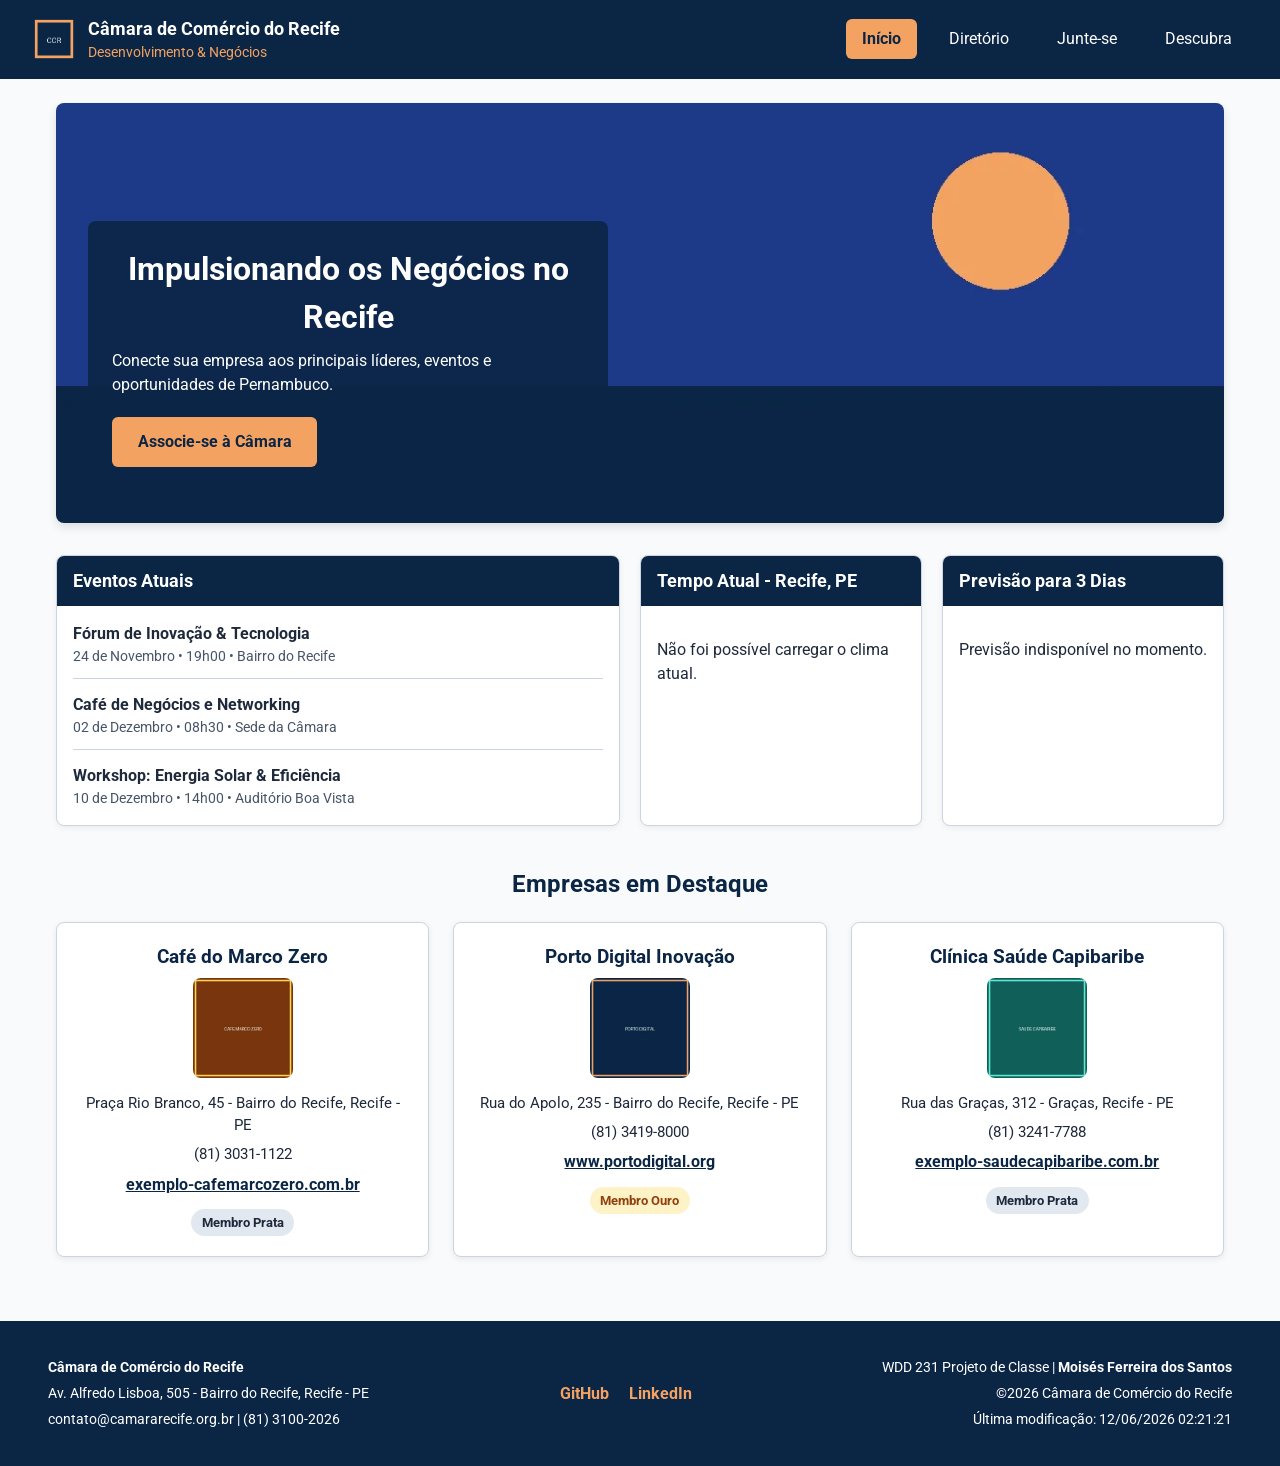
==== camara/index.html @ 28a8916b "feat: conclui pagina inicial da camara de comercio" ====
<!DOCTYPE html>
<html lang="pt-BR">
<head>
    <meta charset="UTF-8">
    <meta name="viewport" content="width=device-width, initial-scale=1.0">
    <title>Início | Câmara de Comércio do Recife</title>
    <meta name="description" content="Bem-vindo à Câmara de Comércio do Recife. Conectamos empresas, promovemos eventos de negócios e impulsionamos o desenvolvimento econômico em Pernambuco.">
    <meta name="author" content="Moisés Ferreira dos Santos">

    <!-- Favicon -->
    <link rel="icon" href="imagens/favicon.png" type="image/png">

    <!-- Metadados Open Graph (Facebook) -->
    <meta property="og:title" content="Câmara de Comércio do Recife | Desenvolvimento & Negócios">
    <meta property="og:description" content="Associe-se à Câmara de Comércio do Recife e fortaleça sua rede de contatos, visibilidade empresarial e oportunidades de negócios.">
    <meta property="og:image" content="https://moisesfsantos.github.io/wdd231/camara/imagens/og-camara.png">
    <meta property="og:url" content="https://moisesfsantos.github.io/wdd231/camara/index.html">
    <meta property="og:type" content="website">

    <!-- Google Fonts -->
    <link rel="preconnect" href="https://fonts.googleapis.com">
    <link rel="preconnect" href="https://fonts.gstatic.com" crossorigin>
    <link href="https://fonts.googleapis.com/css2?family=Roboto:wght@400;700&display=swap" rel="stylesheet">

    <!-- Folhas de Estilo (Mesmos ficheiros da Semana 2) -->
    <link rel="stylesheet" href="estilos/normalize.css">
    <link rel="stylesheet" href="estilos/telas-pequenas.css">
    <link rel="stylesheet" href="estilos/telas-grandes.css">

    <!-- JavaScript específico da Página Inicial -->
    <script src="scripts/inicio.js" defer></script>
</head>
<body>
    <header>
        <div class="logo-box">
            <img src="imagens/favicon.png" alt="Logótipo Câmara de Comércio do Recife" width="44" height="44">
            <div class="titulo-site">
                <span class="nome-camara">Câmara de Comércio do Recife</span>
                <span class="subtitulo-camara">Desenvolvimento &amp; Negócios</span>
            </div>
        </div>
        <button id="menu" aria-label="Abrir ou fechar menu de navegação"></button>
        <nav>
            <ul class="navigation">
                <li><a href="index.html" class="ativa">Início</a></li>
                <li><a href="diretorio.html">Diretório</a></li>
                <li><a href="junte-se.html">Junte-se</a></li>
                <li><a href="descubra.html">Descubra</a></li>
            </ul>
        </nav>
    </header>

    <main>
        <!-- Seção Hero com <img> obrigatório e CTA -->
        <section class="hero">
            <img src="imagens/hero-recife.webp" alt="Vista panorâmica do centro empresarial e histórico do Recife" width="1200" height="450">
            <div class="hero-conteudo">
                <h1>Impulsionando os Negócios no Recife</h1>
                <p>Conecte sua empresa aos principais líderes, eventos e oportunidades de Pernambuco.</p>
                <a href="junte-se.html" class="btn-cta">Associe-se à Câmara</a>
            </div>
        </section>

        <!-- Grade de Informações: Eventos + Clima Atual + Previsão 3 Dias -->
        <div class="painel-inicio">
            <section class="card-painel eventos">
                <h2>Eventos Atuais</h2>
                <ul class="lista-eventos">
                    <li>
                        <strong>Fórum de Inovação &amp; Tecnologia</strong>
                        <span>24 de Novembro • 19h00 • Bairro do Recife</span>
                    </li>
                    <li>
                        <strong>Café de Negócios e Networking</strong>
                        <span>02 de Dezembro • 08h30 • Sede da Câmara</span>
                    </li>
                    <li>
                        <strong>Workshop: Energia Solar &amp; Eficiência</strong>
                        <span>10 de Dezembro • 14h00 • Auditório Boa Vista</span>
                    </li>
                </ul>
            </section>

            <section class="card-painel clima-atual">
                <h2>Tempo Atual - Recife, PE</h2>
                <div id="tempo-atual" class="info-clima">
                    <p>Carregando dados meteorológicos...</p>
                </div>
            </section>

            <section class="card-painel previsao-clima">
                <h2>Previsão para 3 Dias</h2>
                <div id="previsao-dias" class="lista-previsao">
                    <p>Carregando previsão...</p>
                </div>
            </section>
        </div>

        <!-- Seção de Empresas em Destaque (Ouro e Prata aleatórios via JSON) -->
        <section class="secao-destaques">
            <h2>Empresas em Destaque</h2>
            <div id="container-destaques" class="grade-destaques"></div>
        </section>
    </main>

    <footer>
        <div class="footer-info">
            <p><strong>Câmara de Comércio do Recife</strong></p>
            <p>Av. Alfredo Lisboa, 505 - Bairro do Recife, Recife - PE</p>
            <p>contato@camararecife.org.br | (81) 3100-2026</p>
        </div>
        <div class="footer-social">
            <a href="https://github.com/moisesfsantos" target="_blank" rel="noopener">GitHub</a>
            <a href="https://www.linkedin.com/" target="_blank" rel="noopener">LinkedIn</a>
        </div>
        <div class="footer-dev">
            <p>WDD 231 Projeto de Classe | <strong>Moisés Ferreira dos Santos</strong></p>
            <p>&copy;<span id="currentyear"></span> Câmara de Comércio do Recife</p>
            <p id="lastModified"></p>
        </div>
    </footer>
</body>
</html>
---- camara/estilos/telas-pequenas.css ----
:root {
    --cor-primaria: #0B2545;
    --cor-secundaria: #F4A261;
    --cor-fundo: #F8FAFC;
    --cor-texto: #1E293B;
    --cor-cartao: #FFFFFF;
    --cor-borda: #CBD5E1;
}

body {
    font-family: 'Roboto', sans-serif;
    background-color: var(--cor-fundo);
    color: var(--cor-texto);
    margin: 0;
    padding: 0;
}

header {
    background-color: var(--cor-primaria);
    color: #FFFFFF;
    display: flex;
    justify-content: space-between;
    align-items: center;
    padding: 1rem;
    position: relative;
}

.logo-box {
    display: flex;
    align-items: center;
    gap: 0.75rem;
}

.titulo-site {
    display: flex;
    flex-direction: column;
}

.nome-camara {
    font-weight: 700;
    font-size: 1.1rem;
}

.subtitulo-camara {
    font-size: 0.85rem;
    color: var(--cor-secundaria);
}

#menu {
    background: none;
    border: none;
    color: #FFFFFF;
    font-size: 1.8rem;
    cursor: pointer;
}

#menu::before {
    content: "☰";
}

#menu.open::before {
    content: "✕";
}

nav ul.navigation {
    display: none;
    list-style: none;
    margin: 0;
    padding: 0;
    position: absolute;
    top: 100%;
    left: 0;
    width: 100%;
    background-color: var(--cor-primaria);
    z-index: 10;
}

nav ul.navigation.open {
    display: block;
}

nav ul.navigation li a {
    display: block;
    color: #FFFFFF;
    text-decoration: none;
    padding: 0.9rem;
    text-align: center;
    border-top: 1px solid rgba(255, 255, 255, 0.15);
}

nav ul.navigation li a:hover,
nav ul.navigation li a.ativa {
    background-color: var(--cor-secundaria);
    color: var(--cor-primaria);
    font-weight: 700;
}

main {
    max-width: 1200px;
    margin: 0 auto;
    padding: 1.5rem 1rem;
}

h1 {
    text-align: center;
    color: var(--cor-primaria);
    margin-bottom: 1.25rem;
}

.controles-visualizacao {
    display: flex;
    justify-content: center;
    gap: 1rem;
    margin-bottom: 1.5rem;
}

.controles-visualizacao button {
    padding: 0.6rem 1.25rem;
    border: 2px solid var(--cor-primaria);
    border-radius: 6px;
    background-color: var(--cor-cartao);
    color: var(--cor-primaria);
    font-weight: 700;
    cursor: pointer;
}

.controles-visualizacao button.ativo,
.controles-visualizacao button:hover {
    background-color: var(--cor-primaria);
    color: #FFFFFF;
}

#container-membros h2 {
    position: absolute;
    width: 1px;
    height: 1px;
    overflow: hidden;
    clip: rect(0, 0, 0, 0);
}

/* Modo Grade */
#container-membros.grade {
    display: grid;
    grid-template-columns: repeat(auto-fit, minmax(280px, 1fr));
    gap: 1.5rem;
}

#container-membros.grade .cartao-membro {
    background-color: var(--cor-cartao);
    border: 1px solid var(--cor-borda);
    border-radius: 8px;
    padding: 1.25rem;
    text-align: center;
    box-shadow: 0 2px 6px rgba(0, 0, 0, 0.08);
    display: flex;
    flex-direction: column;
    align-items: center;
    gap: 0.5rem;
}

#container-membros.grade .cartao-membro img {
    width: 120px;
    height: 120px;
    object-fit: cover;
    border-radius: 8px;
    margin-bottom: 0.5rem;
}

/* Modo Lista */
#container-membros.lista {
    display: flex;
    flex-direction: column;
    gap: 0.5rem;
}

#container-membros.lista .cartao-membro {
    display: flex;
    flex-direction: column;
    padding: 1rem;
    border: 1px solid var(--cor-borda);
    border-radius: 4px;
    background-color: var(--cor-cartao);
    gap: 0.25rem;
}

#container-membros.lista .cartao-membro:nth-child(even) {
    background-color: #E2E8F0;
}

#container-membros.lista .cartao-membro img,
#container-membros.lista .cartao-membro .setor-membro {
    display: none;
}

.cartao-membro h3 {
    margin: 0;
    color: var(--cor-primaria);
    font-size: 1.15rem;
}

.cartao-membro p {
    margin: 0;
    font-size: 0.95rem;
}

.cartao-membro a {
    color: var(--cor-primaria);
    font-weight: 700;
    text-decoration: underline;
    word-break: break-all;
}

.selo-nivel {
    display: inline-block;
    padding: 0.25rem 0.65rem;
    border-radius: 999px;
    font-size: 0.8rem;
    font-weight: 700;
    margin-top: 0.35rem;
}

.nivel-3 {
    background-color: #FEF3C7;
    color: #92400E;
}

.nivel-2 {
    background-color: #E2E8F0;
    color: #1E293B;
}

.nivel-1 {
    background-color: #DBEAFE;
    color: #1E40AF;
}

footer {
    background-color: var(--cor-primaria);
    color: #FFFFFF;
    padding: 2rem 1rem;
    margin-top: 2.5rem;
    display: flex;
    flex-direction: column;
    gap: 1.5rem;
    text-align: center;
}

footer p {
    margin: 0.25rem 0;
    font-size: 0.9rem;
}

.footer-social {
    display: flex;
    justify-content: center;
    gap: 1.25rem;
}

.footer-social a {
    color: var(--cor-secundaria);
    text-decoration: none;
    font-weight: 700;
}

/* === ESTILOS DA PÁGINA INICIAL === */
.hero {
    position: relative;
    border-radius: 8px;
    overflow: hidden;
    margin-bottom: 2rem;
    box-shadow: 0 4px 10px rgba(0, 0, 0, 0.12);
}

.hero img {
    width: 100%;
    height: 320px;
    object-fit: cover;
}

.hero-conteudo {
    background-color: rgba(11, 37, 69, 0.9);
    color: #FFFFFF;
    padding: 1.5rem;
    text-align: center;
}

.hero-conteudo h1 {
    color: #FFFFFF;
    font-size: 1.5rem;
    margin: 0 0 0.5rem 0;
}

.hero-conteudo p {
    margin: 0 0 1.25rem 0;
    font-size: 1rem;
}

.btn-cta {
    display: inline-block;
    background-color: var(--cor-secundaria);
    color: var(--cor-primaria);
    font-weight: 700;
    text-decoration: none;
    padding: 0.8rem 1.6rem;
    border-radius: 6px;
}

.btn-cta:hover {
    background-color: #FFFFFF;
}

.painel-inicio {
    display: grid;
    grid-template-columns: 1fr;
    gap: 1.25rem;
    margin-bottom: 2.5rem;
}

.card-painel {
    background-color: var(--cor-cartao);
    border: 1px solid var(--cor-borda);
    border-radius: 8px;
    overflow: hidden;
    box-shadow: 0 2px 6px rgba(0, 0, 0, 0.06);
}

.card-painel h2 {
    background-color: var(--cor-primaria);
    color: #FFFFFF;
    margin: 0;
    padding: 0.75rem 1rem;
    font-size: 1.1rem;
}

.lista-eventos {
    list-style: none;
    margin: 0;
    padding: 1rem;
    display: flex;
    flex-direction: column;
    gap: 0.9rem;
}

.lista-eventos li {
    display: flex;
    flex-direction: column;
    border-bottom: 1px solid var(--cor-borda);
    padding-bottom: 0.65rem;
}

.lista-eventos li:last-child {
    border-bottom: none;
    padding-bottom: 0;
}

.lista-eventos span {
    font-size: 0.88rem;
    color: #475569;
}

.info-clima {
    padding: 1rem;
    display: flex;
    align-items: center;
    gap: 1rem;
}

.info-clima img {
    width: 64px;
    height: 64px;
    background-color: var(--cor-primaria);
    border-radius: 8px;
}

.temp-destaque {
    font-size: 1.8rem;
    font-weight: 700;
    color: var(--cor-primaria);
    margin: 0;
}

.desc-clima {
    text-transform: capitalize;
    margin: 0.25rem 0 0 0;
}

.lista-previsao {
    padding: 1rem;
    display: flex;
    flex-direction: column;
    gap: 0.75rem;
}

.linha-previsao {
    display: flex;
    justify-content: space-between;
    align-items: center;
    border-bottom: 1px solid var(--cor-borda);
    padding-bottom: 0.5rem;
}

.linha-previsao:last-child {
    border-bottom: none;
    padding-bottom: 0;
}

.secao-destaques h2 {
    text-align: center;
    color: var(--cor-primaria);
    margin-bottom: 1.25rem;
}

.grade-destaques {
    display: grid;
    grid-template-columns: repeat(auto-fit, minmax(280px, 1fr));
    gap: 1.5rem;
}

.cartao-destaque {
    background-color: var(--cor-cartao);
    border: 1px solid var(--cor-borda);
    border-radius: 8px;
    padding: 1.25rem;
    text-align: center;
    box-shadow: 0 2px 6px rgba(0, 0, 0, 0.08);
    display: flex;
    flex-direction: column;
    align-items: center;
    gap: 0.45rem;
}

.cartao-destaque img {
    width: 100px;
    height: 100px;
    object-fit: cover;
    border-radius: 8px;
    margin-bottom: 0.4rem;
}

.cartao-destaque h3 {
    margin: 0;
    color: var(--cor-primaria);
}

.cartao-destaque p {
    margin: 0;
    font-size: 0.92rem;
}

.cartao-destaque a {
    color: var(--cor-primaria);
    font-weight: 700;
    word-break: break-all;
}
---- camara/estilos/telas-grandes.css ----
@media only screen and (min-width: 768px) {
    #menu {
        display: none;
    }

    header {
        padding: 1rem 2rem;
    }

    nav ul.navigation {
        display: flex;
        position: static;
        width: auto;
        background: none;
        gap: 1rem;
    }

    nav ul.navigation li a {
        border-top: none;
        padding: 0.5rem 1rem;
        border-radius: 6px;
    }

    #container-membros.lista .cartao-membro {
        display: grid;
        grid-template-columns: 2fr 2fr 1.2fr 1.5fr 1fr;
        align-items: center;
        gap: 1rem;
    }

    footer {
        flex-direction: row;
        justify-content: space-between;
        align-items: center;
        text-align: left;
        padding: 2rem 3rem;
    }

    .footer-dev {
        text-align: right;
    }
}

/* Layout Desktop da Página Inicial */
    .hero img {
        height: 420px;
    }

    .hero-conteudo {
        position: absolute;
        bottom: 2rem;
        left: 2rem;
        max-width: 520px;
        text-align: left;
        border-radius: 8px;
    }

    .hero-conteudo h1 {
        font-size: 2rem;
    }

    .painel-inicio {
        grid-template-columns: 2fr 1fr 1fr;
    }
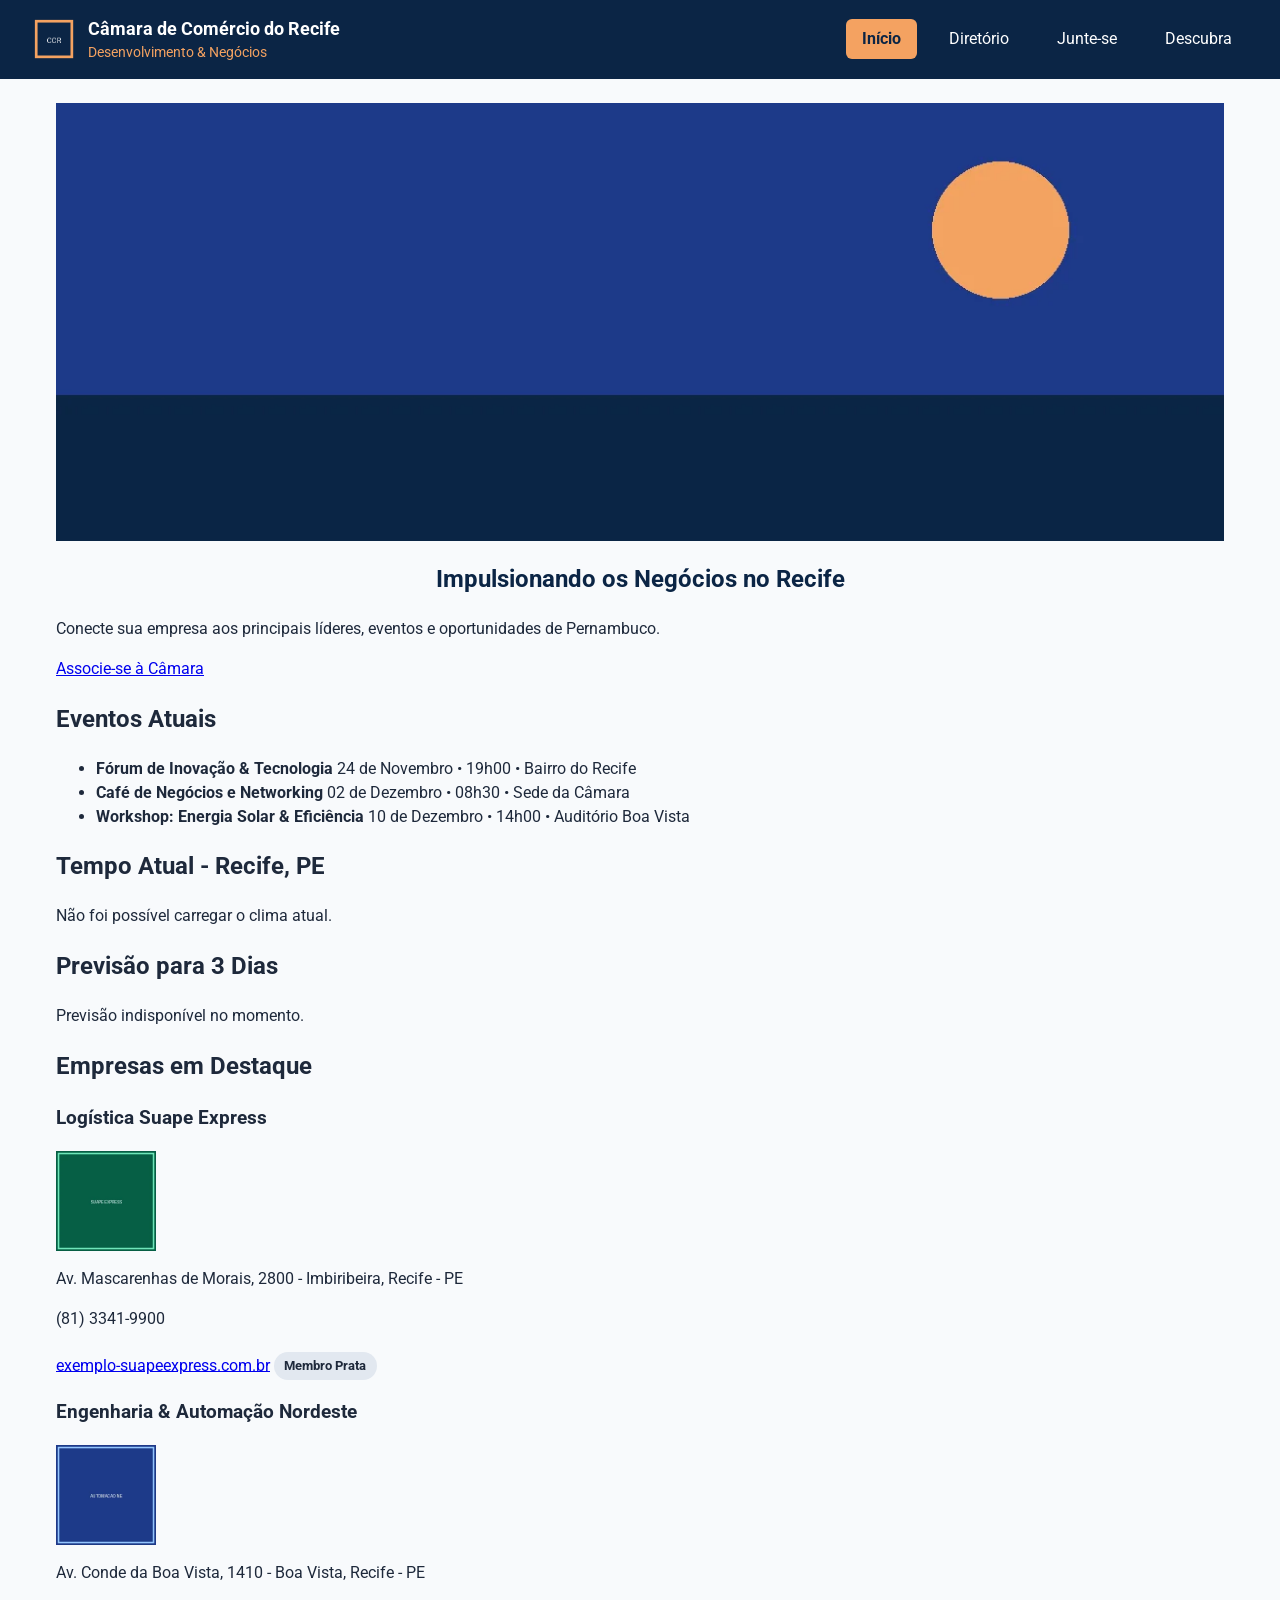
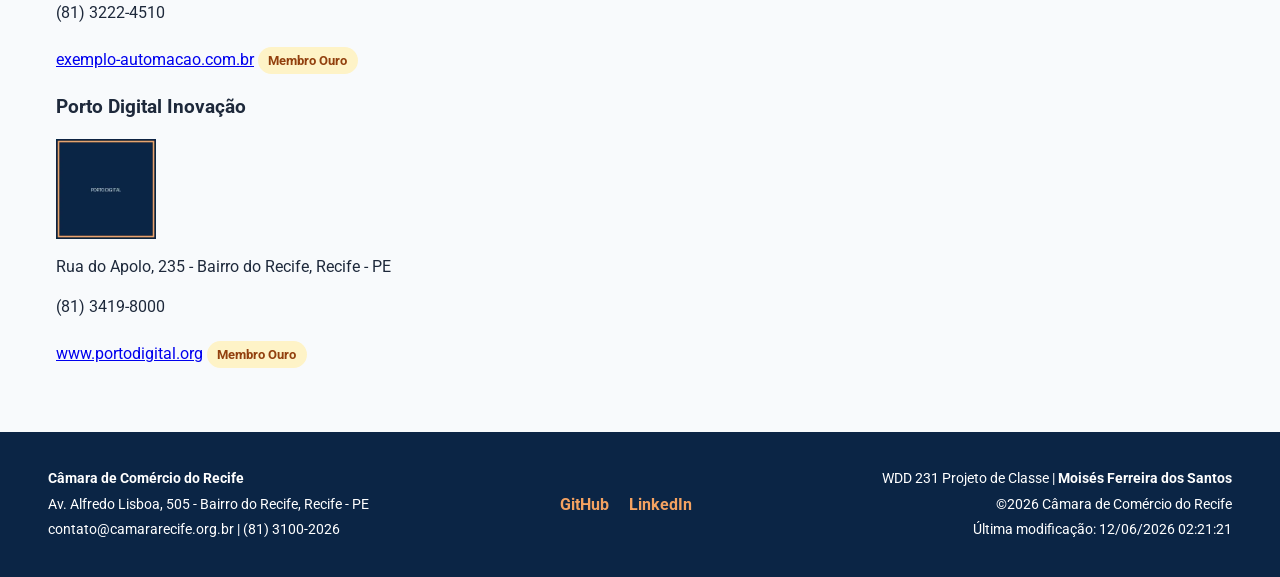
==== commit 79de9e3f: "feat: adiciona paginas de associacao e agradecimento" ====
--- a/camara/index.html
+++ b/camara/index.html
@@ -44,7 +44,7 @@
             <ul class="navigation">
                 <li><a href="index.html" class="ativa">Início</a></li>
                 <li><a href="diretorio.html">Diretório</a></li>
-                <li><a href="junte-se.html">Junte-se</a></li>
+                <li><a href="associacao.html">Junte-se</a></li>
                 <li><a href="descubra.html">Descubra</a></li>
             </ul>
         </nav>
@@ -57,7 +57,7 @@
             <div class="hero-conteudo">
                 <h1>Impulsionando os Negócios no Recife</h1>
                 <p>Conecte sua empresa aos principais líderes, eventos e oportunidades de Pernambuco.</p>
-                <a href="junte-se.html" class="btn-cta">Associe-se à Câmara</a>
+                <a href="associacao.html" class="btn-cta">Associe-se à Câmara</a>
             </div>
         </section>
 
--- a/camara/estilos/telas-pequenas.css
+++ b/camara/estilos/telas-pequenas.css
@@ -262,193 +262,151 @@
     font-weight: 700;
 }
 
-/* === ESTILOS DA PÁGINA INICIAL === */
-.hero {
-    position: relative;
-    border-radius: 8px;
-    overflow: hidden;
-    margin-bottom: 2rem;
-    box-shadow: 0 4px 10px rgba(0, 0, 0, 0.12);
-}
-
-.hero img {
-    width: 100%;
-    height: 320px;
-    object-fit: cover;
-}
-
-.hero-conteudo {
-    background-color: rgba(11, 37, 69, 0.9);
-    color: #FFFFFF;
-    padding: 1.5rem;
-    text-align: center;
-}
-
-.hero-conteudo h1 {
-    color: #FFFFFF;
-    font-size: 1.5rem;
-    margin: 0 0 0.5rem 0;
-}
-
-.hero-conteudo p {
-    margin: 0 0 1.25rem 0;
-    font-size: 1rem;
-}
-
-.btn-cta {
-    display: inline-block;
-    background-color: var(--cor-secundaria);
-    color: var(--cor-primaria);
-    font-weight: 700;
-    text-decoration: none;
-    padding: 0.8rem 1.6rem;
-    border-radius: 6px;
-}
-
-.btn-cta:hover {
-    background-color: #FFFFFF;
-}
-
-.painel-inicio {
+/* === PÁGINA ASSOCIAÇÃO & CONFIRMAÇÃO === */
+.layout-associacao {
     display: grid;
     grid-template-columns: 1fr;
-    gap: 1.25rem;
-    margin-bottom: 2.5rem;
-}
-
-.card-painel {
-    background-color: var(--cor-cartao);
-    border: 1px solid var(--cor-borda);
-    border-radius: 8px;
-    overflow: hidden;
-    box-shadow: 0 2px 6px rgba(0, 0, 0, 0.06);
-}
-
-.card-painel h2 {
-    background-color: var(--cor-primaria);
-    color: #FFFFFF;
+    gap: 2rem;
+}
+
+.form-associacao {
+    background-color: var(--cor-cartao);
+    border: 1px solid var(--cor-borda);
+    border-radius: 8px;
+    padding: 1.5rem;
+    display: flex;
+    flex-direction: column;
+    gap: 1rem;
+}
+
+.form-associacao label {
+    display: flex;
+    flex-direction: column;
+    font-weight: 700;
+    color: var(--cor-primaria);
+    gap: 0.35rem;
+}
+
+.form-associacao input,
+.form-associacao select,
+.form-associacao textarea {
+    padding: 0.7rem;
+    border: 1px solid var(--cor-borda);
+    border-radius: 6px;
+    font-family: inherit;
+    font-size: 1rem;
+    color: var(--cor-texto);
+}
+
+.form-associacao input:required:invalid {
+    border-left: 4px solid #DC2626;
+}
+
+.form-associacao input:required:valid {
+    border-left: 4px solid #16A34A;
+}
+
+.btn-enviar {
+    background-color: var(--cor-primaria);
+    color: #FFFFFF;
+    border: none;
+    border-radius: 6px;
+    padding: 0.9rem;
+    font-weight: 700;
+    cursor: pointer;
+    margin-top: 0.5rem;
+}
+
+.btn-enviar:hover {
+    background-color: var(--cor-secundaria);
+    color: var(--cor-primaria);
+}
+
+.niveis-associacao {
+    display: flex;
+    flex-direction: column;
+    gap: 1rem;
+}
+
+.niveis-associacao h2 {
     margin: 0;
-    padding: 0.75rem 1rem;
-    font-size: 1.1rem;
-}
-
-.lista-eventos {
-    list-style: none;
-    margin: 0;
+    color: var(--cor-primaria);
+    text-align: center;
+}
+
+@keyframes entradaCartao {
+    from {
+        opacity: 0;
+        transform: translateY(20px);
+    }
+    to {
+        opacity: 1;
+        transform: translateY(0);
+    }
+}
+
+.card-nivel {
+    background-color: var(--cor-cartao);
+    border: 1px solid var(--cor-borda);
+    border-left: 6px solid var(--cor-secundaria);
+    border-radius: 8px;
+    padding: 1.25rem;
+    text-align: center;
+    box-shadow: 0 2px 6px rgba(0, 0, 0, 0.08);
+    animation: entradaCartao 0.8s ease-out forwards;
+}
+
+.card-nivel h3 {
+    margin: 0 0 0.4rem 0;
+    color: var(--cor-primaria);
+}
+
+.card-nivel p {
+    margin: 0 0 0.9rem 0;
+    font-size: 0.95rem;
+}
+
+.btn-modal,
+.fechar-modal {
+    background-color: var(--cor-primaria);
+    color: #FFFFFF;
+    border: none;
+    border-radius: 6px;
+    padding: 0.6rem 1.2rem;
+    font-weight: 700;
+    cursor: pointer;
+}
+
+.modal-beneficios {
+    border: none;
+    border-radius: 8px;
+    padding: 1.5rem;
+    max-width: 450px;
+    width: 90%;
+    color: var(--cor-texto);
+}
+
+.modal-beneficios::backdrop {
+    background-color: rgba(11, 37, 69, 0.75);
+}
+
+.modal-beneficios h3 {
+    margin-top: 0;
+    color: var(--cor-primaria);
+}
+
+.card-confirmacao {
+    background-color: var(--cor-cartao);
+    border: 1px solid var(--cor-borda);
+    border-radius: 8px;
+    padding: 1.75rem;
+    max-width: 650px;
+    margin: 0 auto;
+}
+
+.lista-confirmacao {
+    background-color: var(--cor-fundo);
+    border-left: 4px solid var(--cor-primaria);
     padding: 1rem;
-    display: flex;
-    flex-direction: column;
-    gap: 0.9rem;
-}
-
-.lista-eventos li {
-    display: flex;
-    flex-direction: column;
-    border-bottom: 1px solid var(--cor-borda);
-    padding-bottom: 0.65rem;
-}
-
-.lista-eventos li:last-child {
-    border-bottom: none;
-    padding-bottom: 0;
-}
-
-.lista-eventos span {
-    font-size: 0.88rem;
-    color: #475569;
-}
-
-.info-clima {
-    padding: 1rem;
-    display: flex;
-    align-items: center;
-    gap: 1rem;
-}
-
-.info-clima img {
-    width: 64px;
-    height: 64px;
-    background-color: var(--cor-primaria);
-    border-radius: 8px;
-}
-
-.temp-destaque {
-    font-size: 1.8rem;
-    font-weight: 700;
-    color: var(--cor-primaria);
-    margin: 0;
-}
-
-.desc-clima {
-    text-transform: capitalize;
-    margin: 0.25rem 0 0 0;
-}
-
-.lista-previsao {
-    padding: 1rem;
-    display: flex;
-    flex-direction: column;
-    gap: 0.75rem;
-}
-
-.linha-previsao {
-    display: flex;
-    justify-content: space-between;
-    align-items: center;
-    border-bottom: 1px solid var(--cor-borda);
-    padding-bottom: 0.5rem;
-}
-
-.linha-previsao:last-child {
-    border-bottom: none;
-    padding-bottom: 0;
-}
-
-.secao-destaques h2 {
-    text-align: center;
-    color: var(--cor-primaria);
-    margin-bottom: 1.25rem;
-}
-
-.grade-destaques {
-    display: grid;
-    grid-template-columns: repeat(auto-fit, minmax(280px, 1fr));
-    gap: 1.5rem;
-}
-
-.cartao-destaque {
-    background-color: var(--cor-cartao);
-    border: 1px solid var(--cor-borda);
-    border-radius: 8px;
-    padding: 1.25rem;
-    text-align: center;
-    box-shadow: 0 2px 6px rgba(0, 0, 0, 0.08);
-    display: flex;
-    flex-direction: column;
-    align-items: center;
-    gap: 0.45rem;
-}
-
-.cartao-destaque img {
-    width: 100px;
-    height: 100px;
-    object-fit: cover;
-    border-radius: 8px;
-    margin-bottom: 0.4rem;
-}
-
-.cartao-destaque h3 {
-    margin: 0;
-    color: var(--cor-primaria);
-}
-
-.cartao-destaque p {
-    margin: 0;
-    font-size: 0.92rem;
-}
-
-.cartao-destaque a {
-    color: var(--cor-primaria);
-    font-weight: 700;
-    word-break: break-all;
+    margin: 1.25rem 0;
 }
--- a/camara/estilos/telas-grandes.css
+++ b/camara/estilos/telas-grandes.css
@@ -39,26 +39,9 @@
     .footer-dev {
         text-align: right;
     }
+    
+    .layout-associacao {
+        grid-template-columns: 3fr 2fr;
+        align-items: start;
+    }
 }
-
-/* Layout Desktop da Página Inicial */
-    .hero img {
-        height: 420px;
-    }
-
-    .hero-conteudo {
-        position: absolute;
-        bottom: 2rem;
-        left: 2rem;
-        max-width: 520px;
-        text-align: left;
-        border-radius: 8px;
-    }
-
-    .hero-conteudo h1 {
-        font-size: 2rem;
-    }
-
-    .painel-inicio {
-        grid-template-columns: 2fr 1fr 1fr;
-    }
